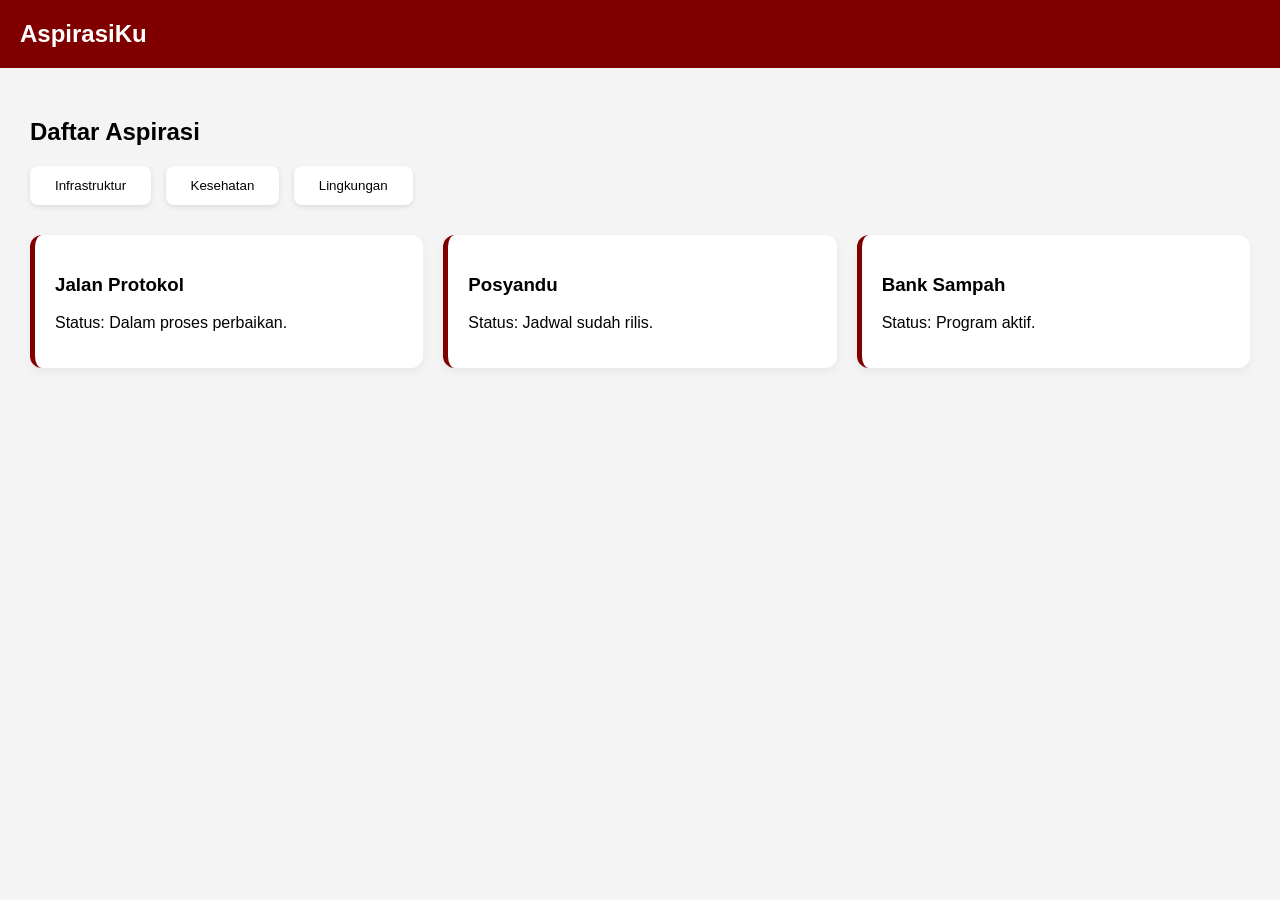
==== index.html @ d1c6e30b "Refactor index.html structure and styles" ====
<!DOCTYPE html>
<html lang="id">
<head>
    <meta charset="UTF-8">
    <title>AspirasiKu - Pusat Pengaduan</title>
    <style>
        /* Desain Utama */
        body { font-family: 'Segoe UI', sans-serif; background: #f4f4f4; margin: 0; }
        .navbar { background: #800000; color: white; padding: 20px; font-size: 24px; font-weight: bold; }
        .container { padding: 30px; }
        
        /* Tombol */
        .btn { padding: 12px 25px; margin-right: 10px; cursor: pointer; border: none; border-radius: 8px; background: white; box-shadow: 0 2px 5px rgba(0,0,0,0.1); transition: 0.3s; }
        .btn:hover { background: #800000; color: white; }
        
        /* Kartu Informasi */
        .grid { display: grid; grid-template-columns: repeat(auto-fit, minmax(250px, 1fr)); gap: 20px; margin-top: 30px; }
        .card { background: white; padding: 20px; border-radius: 12px; border-left: 5px solid #800000; box-shadow: 0 4px 10px rgba(0,0,0,0.05); }
    </style>
</head>
<body>

<div class="navbar">AspirasiKu</div>

<div class="container">
    <h2>Daftar Aspirasi</h2>
    <div id="filter-area">
        <button class="btn" onclick="alert('Infrastruktur: Jalan rusak di Jl. Merdeka sedang dikerjakan.')">Infrastruktur</button>
        <button class="btn" onclick="alert('Kesehatan: Jadwal Posyandu RW 05 hari Sabtu jam 08:00.')">Kesehatan</button>
        <button class="btn" onclick="alert('Lingkungan: Pengambilan sampah dilakukan setiap Selasa & Jumat.')">Lingkungan</button>
    </div>

    <div class="grid">
        <div class="card"><h3>Jalan Protokol</h3><p>Status: Dalam proses perbaikan.</p></div>
        <div class="card"><h3>Posyandu</h3><p>Status: Jadwal sudah rilis.</p></div>
        <div class="card"><h3>Bank Sampah</h3><p>Status: Program aktif.</p></div>
    </div>
</div>

</body>
</html>
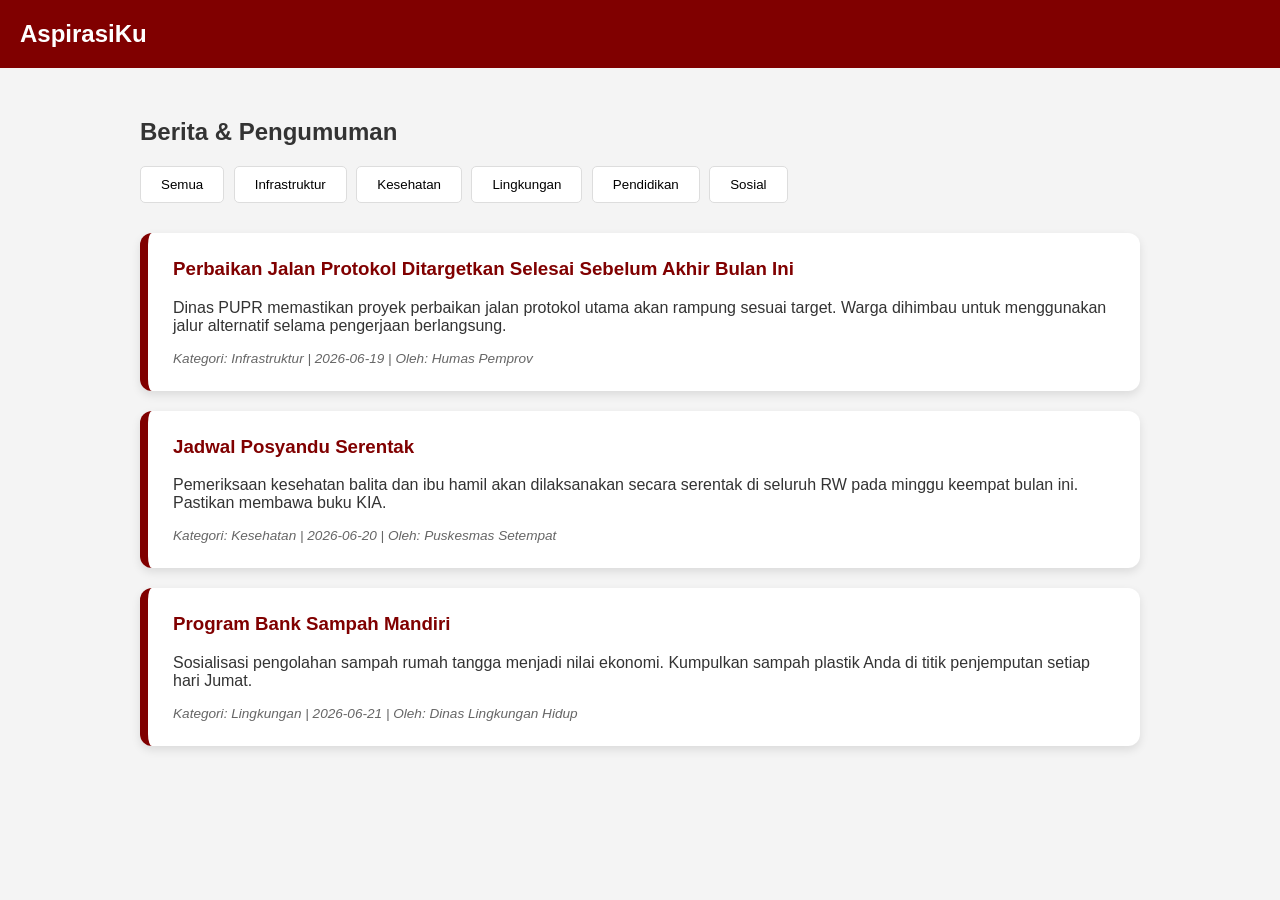
==== commit a619a7a3: "Revise index.html for news and announcements layout Updated the HTML structure and styles for the As" ====
--- a/index.html
+++ b/index.html
@@ -2,38 +2,51 @@
 <html lang="id">
 <head>
     <meta charset="UTF-8">
-    <title>AspirasiKu - Pusat Pengaduan</title>
+    <meta name="viewport" content="width=device-width, initial-scale=1.0">
+    <title>AspirasiKu - Berita & Pengumuman</title>
     <style>
-        /* Desain Utama */
-        body { font-family: 'Segoe UI', sans-serif; background: #f4f4f4; margin: 0; }
-        .navbar { background: #800000; color: white; padding: 20px; font-size: 24px; font-weight: bold; }
-        .container { padding: 30px; }
-        
-        /* Tombol */
-        .btn { padding: 12px 25px; margin-right: 10px; cursor: pointer; border: none; border-radius: 8px; background: white; box-shadow: 0 2px 5px rgba(0,0,0,0.1); transition: 0.3s; }
+        body { font-family: 'Segoe UI', sans-serif; background: #f4f4f4; margin: 0; color: #333; }
+        .header { background: #800000; color: white; padding: 20px; font-size: 24px; font-weight: bold; }
+        .container { padding: 30px; max-width: 1000px; margin: auto; }
+        .filter-group { margin-bottom: 30px; }
+        .btn { padding: 10px 20px; margin-right: 5px; border: 1px solid #ddd; border-radius: 5px; background: white; cursor: pointer; transition: 0.3s; }
         .btn:hover { background: #800000; color: white; }
-        
-        /* Kartu Informasi */
-        .grid { display: grid; grid-template-columns: repeat(auto-fit, minmax(250px, 1fr)); gap: 20px; margin-top: 30px; }
-        .card { background: white; padding: 20px; border-radius: 12px; border-left: 5px solid #800000; box-shadow: 0 4px 10px rgba(0,0,0,0.05); }
+        .card { background: white; padding: 25px; border-radius: 12px; border-left: 8px solid #800000; box-shadow: 0 4px 10px rgba(0,0,0,0.1); margin-bottom: 20px; }
+        .card h3 { margin-top: 0; color: #800000; }
+        .meta { font-size: 0.85em; color: #666; margin-top: 10px; font-style: italic; }
     </style>
 </head>
 <body>
 
-<div class="navbar">AspirasiKu</div>
+<div class="header">AspirasiKu</div>
 
 <div class="container">
-    <h2>Daftar Aspirasi</h2>
-    <div id="filter-area">
-        <button class="btn" onclick="alert('Infrastruktur: Jalan rusak di Jl. Merdeka sedang dikerjakan.')">Infrastruktur</button>
-        <button class="btn" onclick="alert('Kesehatan: Jadwal Posyandu RW 05 hari Sabtu jam 08:00.')">Kesehatan</button>
-        <button class="btn" onclick="alert('Lingkungan: Pengambilan sampah dilakukan setiap Selasa & Jumat.')">Lingkungan</button>
+    <h2>Berita & Pengumuman</h2>
+    <div class="filter-group">
+        <button class="btn">Semua</button>
+        <button class="btn">Infrastruktur</button>
+        <button class="btn">Kesehatan</button>
+        <button class="btn">Lingkungan</button>
+        <button class="btn">Pendidikan</button>
+        <button class="btn">Sosial</button>
     </div>
 
-    <div class="grid">
-        <div class="card"><h3>Jalan Protokol</h3><p>Status: Dalam proses perbaikan.</p></div>
-        <div class="card"><h3>Posyandu</h3><p>Status: Jadwal sudah rilis.</p></div>
-        <div class="card"><h3>Bank Sampah</h3><p>Status: Program aktif.</p></div>
+    <div class="card">
+        <h3>Perbaikan Jalan Protokol Ditargetkan Selesai Sebelum Akhir Bulan Ini</h3>
+        <p>Dinas PUPR memastikan proyek perbaikan jalan protokol utama akan rampung sesuai target. Warga dihimbau untuk menggunakan jalur alternatif selama pengerjaan berlangsung.</p>
+        <div class="meta">Kategori: Infrastruktur | 2026-06-19 | Oleh: Humas Pemprov</div>
+    </div>
+
+    <div class="card">
+        <h3>Jadwal Posyandu Serentak</h3>
+        <p>Pemeriksaan kesehatan balita dan ibu hamil akan dilaksanakan secara serentak di seluruh RW pada minggu keempat bulan ini. Pastikan membawa buku KIA.</p>
+        <div class="meta">Kategori: Kesehatan | 2026-06-20 | Oleh: Puskesmas Setempat</div>
+    </div>
+
+    <div class="card">
+        <h3>Program Bank Sampah Mandiri</h3>
+        <p>Sosialisasi pengolahan sampah rumah tangga menjadi nilai ekonomi. Kumpulkan sampah plastik Anda di titik penjemputan setiap hari Jumat.</p>
+        <div class="meta">Kategori: Lingkungan | 2026-06-21 | Oleh: Dinas Lingkungan Hidup</div>
     </div>
 </div>
 
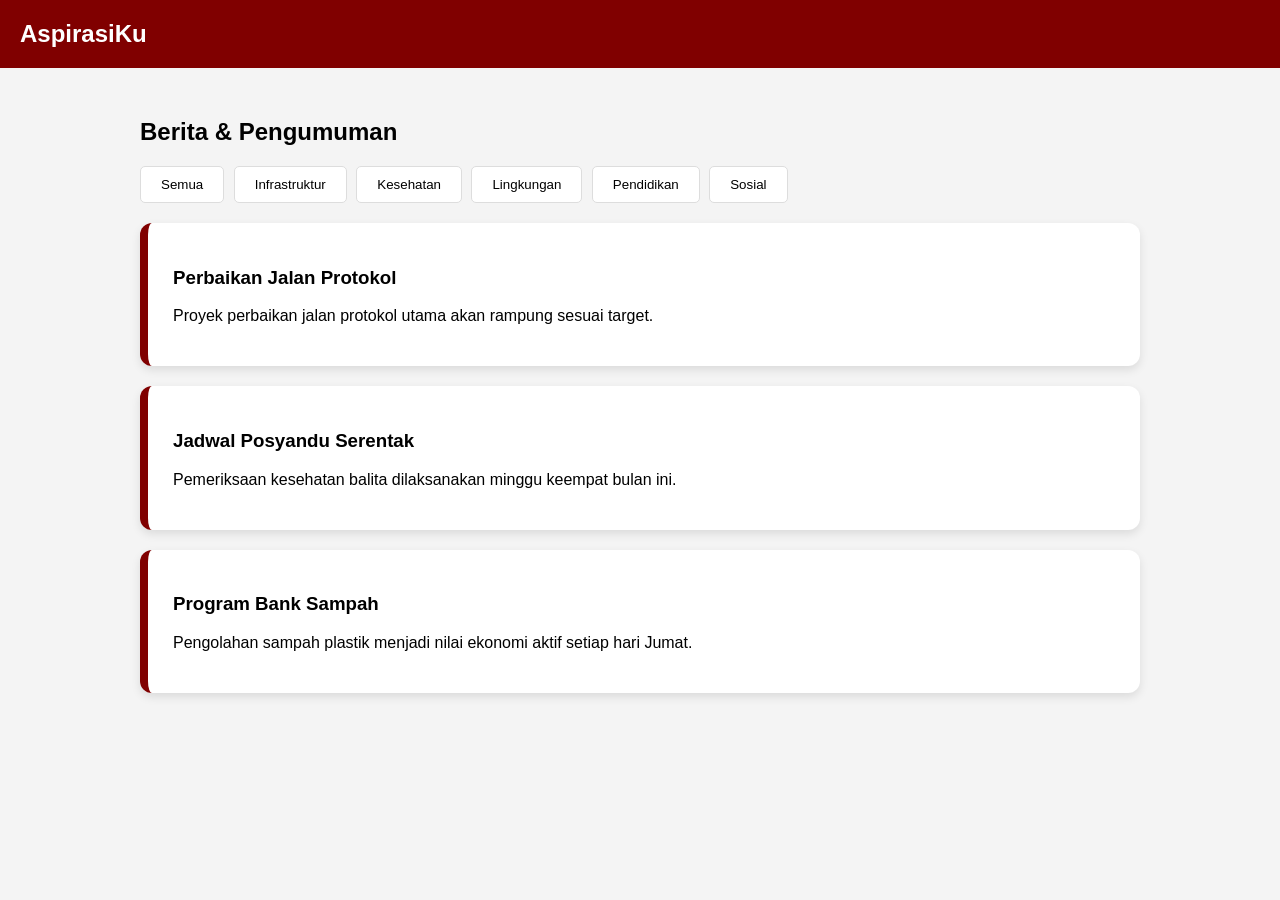
==== commit 97c43215: "Refactor index.html with filtering functionality" ====
--- a/index.html
+++ b/index.html
@@ -2,18 +2,15 @@
 <html lang="id">
 <head>
     <meta charset="UTF-8">
-    <meta name="viewport" content="width=device-width, initial-scale=1.0">
     <title>AspirasiKu - Berita & Pengumuman</title>
     <style>
-        body { font-family: 'Segoe UI', sans-serif; background: #f4f4f4; margin: 0; color: #333; }
+        body { font-family: 'Segoe UI', sans-serif; background: #f4f4f4; margin: 0; }
         .header { background: #800000; color: white; padding: 20px; font-size: 24px; font-weight: bold; }
         .container { padding: 30px; max-width: 1000px; margin: auto; }
-        .filter-group { margin-bottom: 30px; }
-        .btn { padding: 10px 20px; margin-right: 5px; border: 1px solid #ddd; border-radius: 5px; background: white; cursor: pointer; transition: 0.3s; }
+        .btn { padding: 10px 20px; margin-right: 5px; border: 1px solid #ddd; border-radius: 5px; background: white; cursor: pointer; }
         .btn:hover { background: #800000; color: white; }
-        .card { background: white; padding: 25px; border-radius: 12px; border-left: 8px solid #800000; box-shadow: 0 4px 10px rgba(0,0,0,0.1); margin-bottom: 20px; }
-        .card h3 { margin-top: 0; color: #800000; }
-        .meta { font-size: 0.85em; color: #666; margin-top: 10px; font-style: italic; }
+        .card { background: white; padding: 25px; border-radius: 12px; border-left: 8px solid #800000; box-shadow: 0 4px 10px rgba(0,0,0,0.1); margin-top: 20px; }
+        .hidden { display: none; }
     </style>
 </head>
 <body>
@@ -23,32 +20,40 @@
 <div class="container">
     <h2>Berita & Pengumuman</h2>
     <div class="filter-group">
-        <button class="btn">Semua</button>
-        <button class="btn">Infrastruktur</button>
-        <button class="btn">Kesehatan</button>
-        <button class="btn">Lingkungan</button>
-        <button class="btn">Pendidikan</button>
-        <button class="btn">Sosial</button>
+        <button class="btn" onclick="filterBerita('semua')">Semua</button>
+        <button class="btn" onclick="filterBerita('infrastruktur')">Infrastruktur</button>
+        <button class="btn" onclick="filterBerita('kesehatan')">Kesehatan</button>
+        <button class="btn" onclick="filterBerita('lingkungan')">Lingkungan</button>
+        <button class="btn" onclick="filterBerita('pendidikan')">Pendidikan</button>
+        <button class="btn" onclick="filterBerita('sosial')">Sosial</button>
     </div>
 
-    <div class="card">
-        <h3>Perbaikan Jalan Protokol Ditargetkan Selesai Sebelum Akhir Bulan Ini</h3>
-        <p>Dinas PUPR memastikan proyek perbaikan jalan protokol utama akan rampung sesuai target. Warga dihimbau untuk menggunakan jalur alternatif selama pengerjaan berlangsung.</p>
-        <div class="meta">Kategori: Infrastruktur | 2026-06-19 | Oleh: Humas Pemprov</div>
+    <div class="card berita" data-kategori="infrastruktur">
+        <h3>Perbaikan Jalan Protokol</h3>
+        <p>Proyek perbaikan jalan protokol utama akan rampung sesuai target.</p>
     </div>
-
-    <div class="card">
+    <div class="card berita" data-kategori="kesehatan">
         <h3>Jadwal Posyandu Serentak</h3>
-        <p>Pemeriksaan kesehatan balita dan ibu hamil akan dilaksanakan secara serentak di seluruh RW pada minggu keempat bulan ini. Pastikan membawa buku KIA.</p>
-        <div class="meta">Kategori: Kesehatan | 2026-06-20 | Oleh: Puskesmas Setempat</div>
+        <p>Pemeriksaan kesehatan balita dilaksanakan minggu keempat bulan ini.</p>
     </div>
-
-    <div class="card">
-        <h3>Program Bank Sampah Mandiri</h3>
-        <p>Sosialisasi pengolahan sampah rumah tangga menjadi nilai ekonomi. Kumpulkan sampah plastik Anda di titik penjemputan setiap hari Jumat.</p>
-        <div class="meta">Kategori: Lingkungan | 2026-06-21 | Oleh: Dinas Lingkungan Hidup</div>
+    <div class="card berita" data-kategori="lingkungan">
+        <h3>Program Bank Sampah</h3>
+        <p>Pengolahan sampah plastik menjadi nilai ekonomi aktif setiap hari Jumat.</p>
     </div>
 </div>
 
+<script>
+    function filterBerita(kategori) {
+        let items = document.querySelectorAll('.berita');
+        items.forEach(item => {
+            if (kategori === 'semua' || item.getAttribute('data-kategori') === kategori) {
+                item.classList.remove('hidden');
+            } else {
+                item.classList.add('hidden');
+            }
+        });
+    }
+</script>
+
 </body>
 </html>
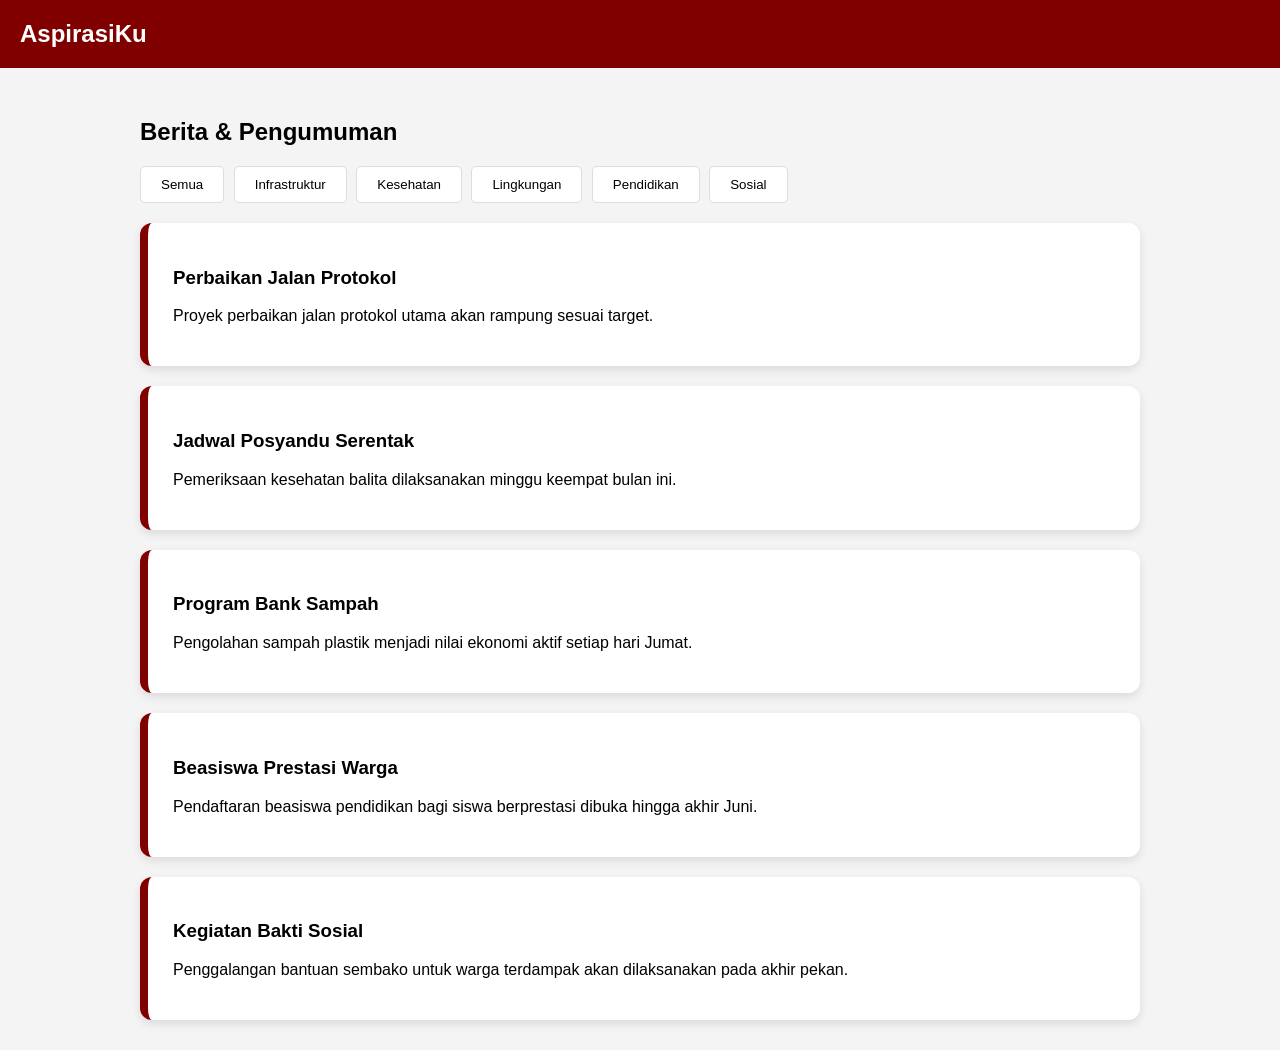
==== commit 07de9e35: "Add new news cards for education and social topics Added new news items for education and social act" ====
--- a/index.html
+++ b/index.html
@@ -40,6 +40,14 @@
         <h3>Program Bank Sampah</h3>
         <p>Pengolahan sampah plastik menjadi nilai ekonomi aktif setiap hari Jumat.</p>
     </div>
+    <div class="card berita" data-kategori="pendidikan">
+        <h3>Beasiswa Prestasi Warga</h3>
+        <p>Pendaftaran beasiswa pendidikan bagi siswa berprestasi dibuka hingga akhir Juni.</p>
+    </div>
+    <div class="card berita" data-kategori="sosial">
+        <h3>Kegiatan Bakti Sosial</h3>
+        <p>Penggalangan bantuan sembako untuk warga terdampak akan dilaksanakan pada akhir pekan.</p>
+    </div>
 </div>
 
 <script>
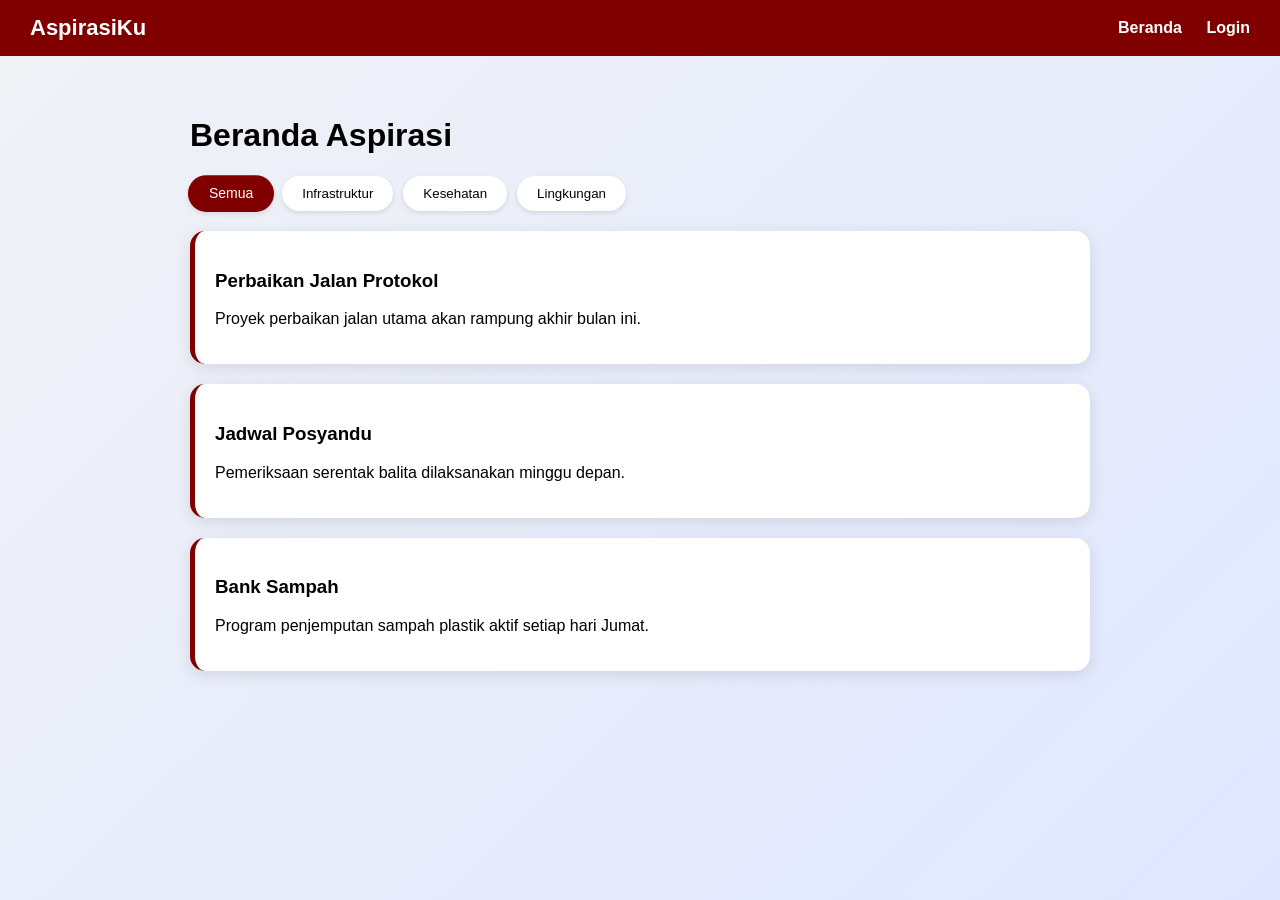
==== commit 113a87ee: "Redesign homepage with new navigation and styles Updated the layout and functionality of the homepag" ====
--- a/index.html
+++ b/index.html
@@ -2,62 +2,67 @@
 <html lang="id">
 <head>
     <meta charset="UTF-8">
-    <title>AspirasiKu - Berita & Pengumuman</title>
+    <title>AspirasiKu - Layanan Masyarakat</title>
     <style>
-        body { font-family: 'Segoe UI', sans-serif; background: #f4f4f4; margin: 0; }
-        .header { background: #800000; color: white; padding: 20px; font-size: 24px; font-weight: bold; }
-        .container { padding: 30px; max-width: 1000px; margin: auto; }
-        .btn { padding: 10px 20px; margin-right: 5px; border: 1px solid #ddd; border-radius: 5px; background: white; cursor: pointer; }
-        .btn:hover { background: #800000; color: white; }
-        .card { background: white; padding: 25px; border-radius: 12px; border-left: 8px solid #800000; box-shadow: 0 4px 10px rgba(0,0,0,0.1); margin-top: 20px; }
+        body { font-family: 'Segoe UI', Tahoma, Geneva, Verdana, sans-serif; background: linear-gradient(135deg, #f0f2f5 0%, #e0e7ff 100%); margin: 0; min-height: 100vh; }
+        
+        /* Navbar */
+        nav { background: #800000; color: white; padding: 15px 30px; display: flex; justify-content: space-between; align-items: center; }
+        .nav-links a { color: white; text-decoration: none; margin-left: 20px; font-weight: bold; }
+        
+        .container { padding: 40px; max-width: 900px; margin: auto; }
+        
+        /* Tombol Filter */
+        .filter-group { display: flex; gap: 10px; margin: 20px 0; flex-wrap: wrap; }
+        .btn { padding: 10px 20px; border: none; border-radius: 20px; background: white; cursor: pointer; transition: 0.3s; box-shadow: 0 2px 5px rgba(0,0,0,0.1); }
+        .btn:hover, .btn.active { background: #800000; color: white; transform: scale(1.05); }
+
+        /* Card Berita */
+        .card { background: white; padding: 20px; border-radius: 15px; box-shadow: 0 4px 15px rgba(0,0,0,0.1); margin-bottom: 20px; transition: 0.3s; border-left: 5px solid #800000; }
+        .card:hover { transform: translateY(-5px); box-shadow: 0 8px 20px rgba(0,0,0,0.15); }
         .hidden { display: none; }
     </style>
 </head>
 <body>
 
-<div class="header">AspirasiKu</div>
+<nav>
+    <div style="font-size: 22px; font-weight: bold;">AspirasiKu</div>
+    <div class="nav-links">
+        <a href="#">Beranda</a>
+        <a href="#">Login</a>
+    </div>
+</nav>
 
 <div class="container">
-    <h2>Berita & Pengumuman</h2>
+    <h1>Beranda Aspirasi</h1>
     <div class="filter-group">
-        <button class="btn" onclick="filterBerita('semua')">Semua</button>
-        <button class="btn" onclick="filterBerita('infrastruktur')">Infrastruktur</button>
-        <button class="btn" onclick="filterBerita('kesehatan')">Kesehatan</button>
-        <button class="btn" onclick="filterBerita('lingkungan')">Lingkungan</button>
-        <button class="btn" onclick="filterBerita('pendidikan')">Pendidikan</button>
-        <button class="btn" onclick="filterBerita('sosial')">Sosial</button>
+        <button class="btn active" onclick="filterBerita('semua', this)">Semua</button>
+        <button class="btn" onclick="filterBerita('infrastruktur', this)">Infrastruktur</button>
+        <button class="btn" onclick="filterBerita('kesehatan', this)">Kesehatan</button>
+        <button class="btn" onclick="filterBerita('lingkungan', this)">Lingkungan</button>
     </div>
 
-    <div class="card berita" data-kategori="infrastruktur">
-        <h3>Perbaikan Jalan Protokol</h3>
-        <p>Proyek perbaikan jalan protokol utama akan rampung sesuai target.</p>
+    <div class="berita" data-kategori="infrastruktur">
+        <div class="card"><h3>Perbaikan Jalan Protokol</h3><p>Proyek perbaikan jalan utama akan rampung akhir bulan ini.</p></div>
     </div>
-    <div class="card berita" data-kategori="kesehatan">
-        <h3>Jadwal Posyandu Serentak</h3>
-        <p>Pemeriksaan kesehatan balita dilaksanakan minggu keempat bulan ini.</p>
+    <div class="berita" data-kategori="kesehatan">
+        <div class="card"><h3>Jadwal Posyandu</h3><p>Pemeriksaan serentak balita dilaksanakan minggu depan.</p></div>
     </div>
-    <div class="card berita" data-kategori="lingkungan">
-        <h3>Program Bank Sampah</h3>
-        <p>Pengolahan sampah plastik menjadi nilai ekonomi aktif setiap hari Jumat.</p>
-    </div>
-    <div class="card berita" data-kategori="pendidikan">
-        <h3>Beasiswa Prestasi Warga</h3>
-        <p>Pendaftaran beasiswa pendidikan bagi siswa berprestasi dibuka hingga akhir Juni.</p>
-    </div>
-    <div class="card berita" data-kategori="sosial">
-        <h3>Kegiatan Bakti Sosial</h3>
-        <p>Penggalangan bantuan sembako untuk warga terdampak akan dilaksanakan pada akhir pekan.</p>
+    <div class="berita" data-kategori="lingkungan">
+        <div class="card"><h3>Bank Sampah</h3><p>Program penjemputan sampah plastik aktif setiap hari Jumat.</p></div>
     </div>
 </div>
 
 <script>
-    function filterBerita(kategori) {
-        let items = document.querySelectorAll('.berita');
-        items.forEach(item => {
+    function filterBerita(kategori, btn) {
+        document.querySelectorAll('.btn').forEach(b => b.classList.remove('active'));
+        btn.classList.add('active');
+        
+        document.querySelectorAll('.berita').forEach(item => {
             if (kategori === 'semua' || item.getAttribute('data-kategori') === kategori) {
-                item.classList.remove('hidden');
+                item.style.display = 'block';
             } else {
-                item.classList.add('hidden');
+                item.style.display = 'none';
             }
         });
     }
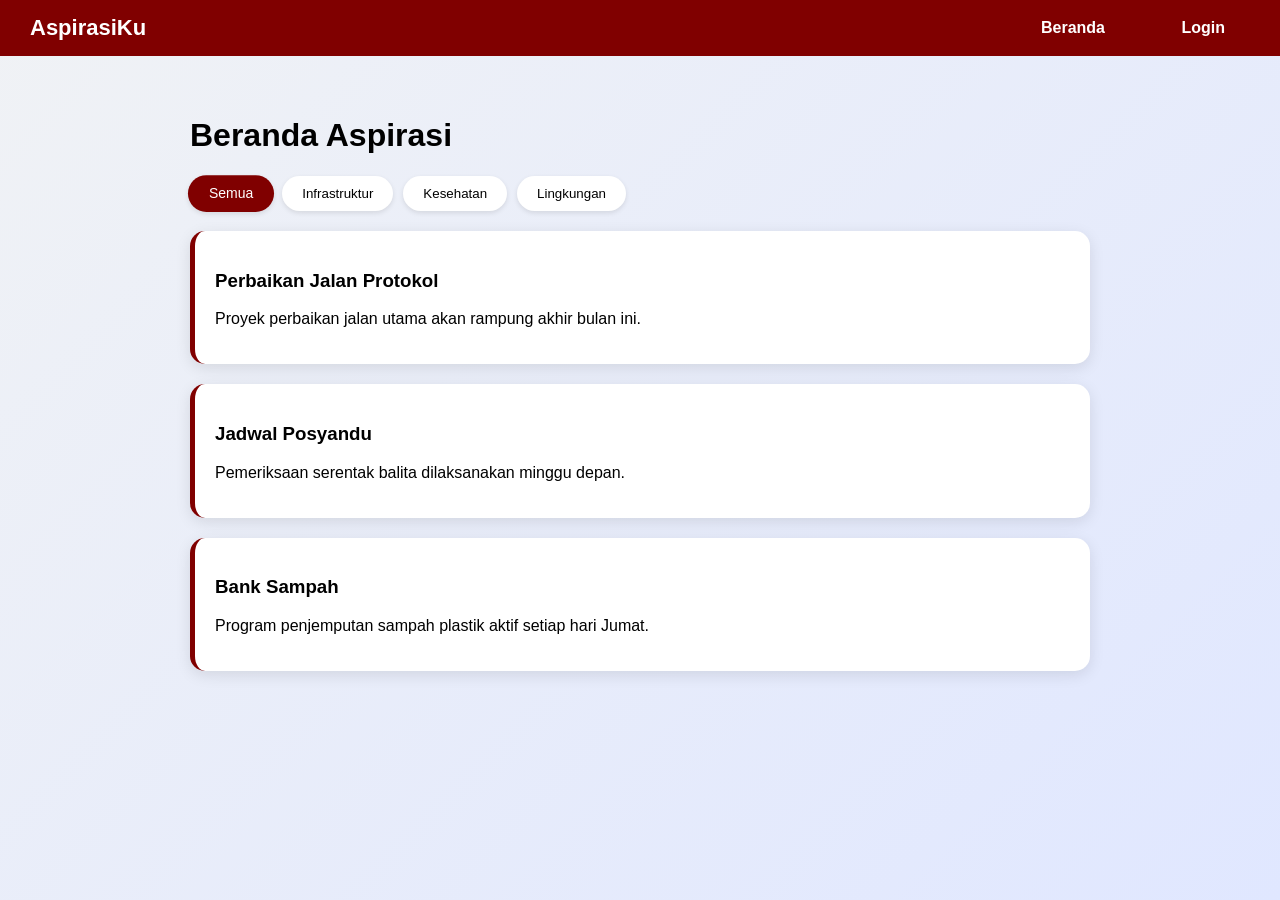
==== commit c2431408: "Fix HTML encoding issues in index.html" ====
--- a/index.html
+++ b/index.html
@@ -21,6 +21,35 @@
         .card { background: white; padding: 20px; border-radius: 15px; box-shadow: 0 4px 15px rgba(0,0,0,0.1); margin-bottom: 20px; transition: 0.3s; border-left: 5px solid #800000; }
         .card:hover { transform: translateY(-5px); box-shadow: 0 8px 20px rgba(0,0,0,0.15); }
         .hidden { display: none; }
+        /* Styling Tombol Baru */
+.nav-buttons {
+    display: flex;
+    gap: 15px;
+    justify-content: center;
+    padding: 10px;
+    border-radius: 10px;
+    width: fit-content;
+    margin: 20px auto;
+}
+.btn-nav {
+    padding: 10px 25px;
+    text-decoration: none;
+    border-radius: 5px;
+    font-weight: bold;
+    transition: 0.3s;
+}
+.btn-beranda {
+    border: 2px solid #800000; /* Warna marun sesuai kode di filemu */
+    color: #800000;
+    background: transparent;
+}
+.btn-login {
+    background-color: #800000;
+    color: white;
+}
+.btn-nav:hover {
+    opacity: 0.8;
+}
     </style>
 </head>
 <body>
@@ -28,8 +57,8 @@
 <nav>
     <div style="font-size: 22px; font-weight: bold;">AspirasiKu</div>
     <div class="nav-links">
-        <a href="#">Beranda</a>
-        <a href="#">Login</a>
+        <a href="index.html" class="btn-nav btn-beranda">Beranda</a>
+        <a href="login.html" class="btn-nav btn-login">Login</a>
     </div>
 </nav>
 
